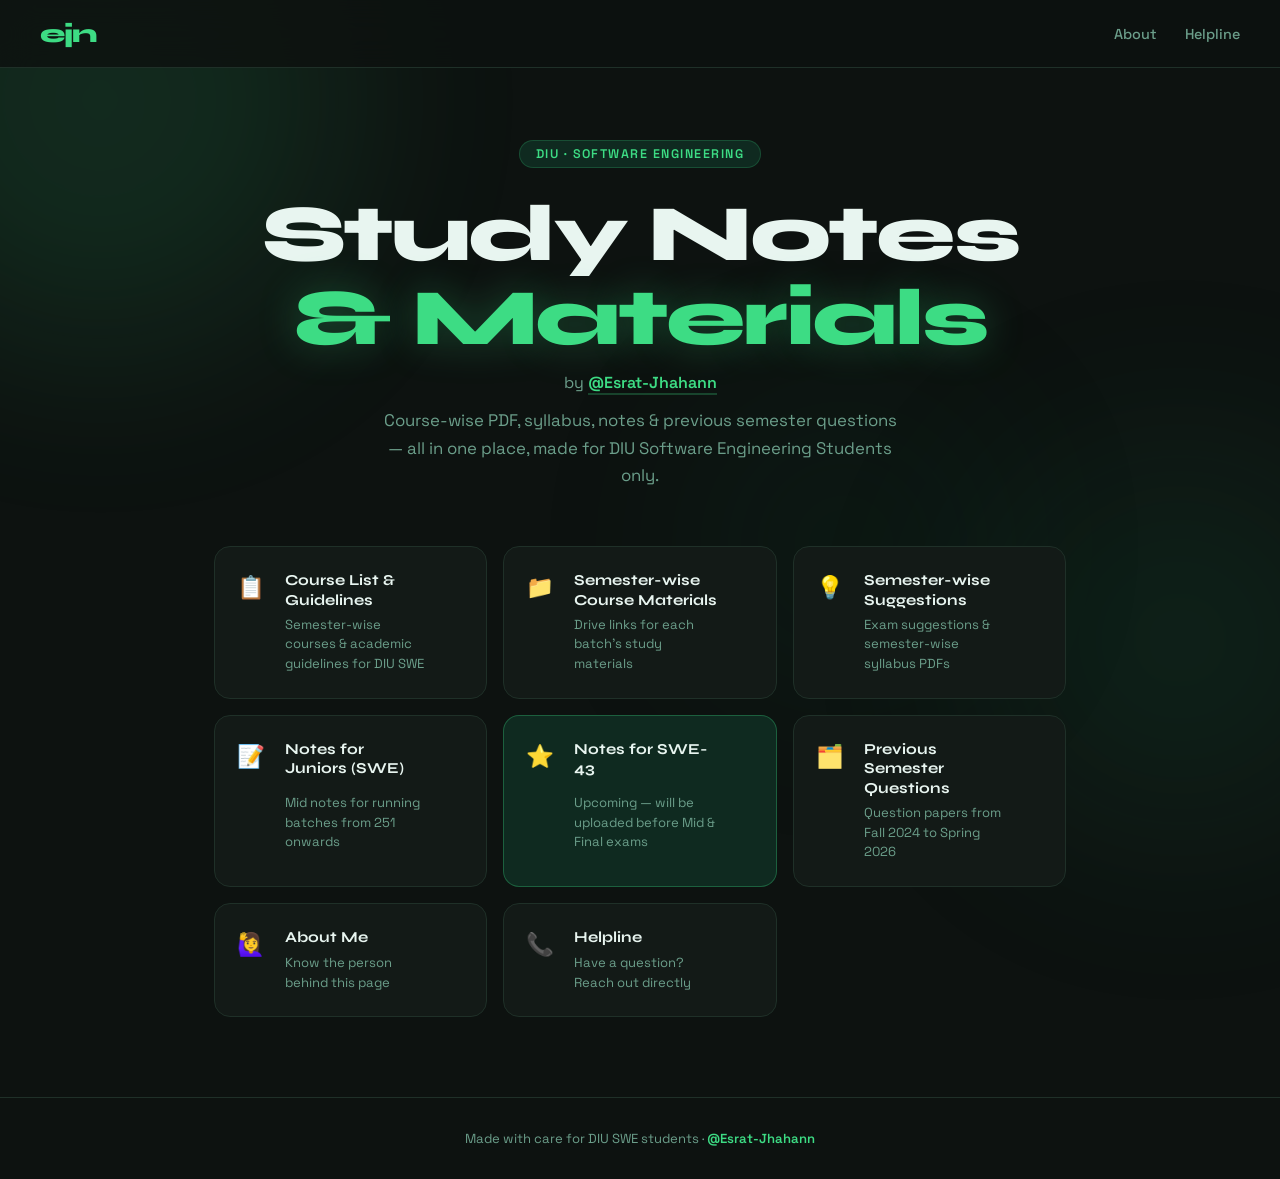
==== index.html @ e7eee7cf "Add all files" ====
<!DOCTYPE html>
<html lang="en">
<head>
  <meta charset="UTF-8" />
  <meta name="viewport" content="width=device-width, initial-scale=1.0" />
  <title>EJN — Study Notes & Materials</title>
  <link rel="stylesheet" href="style.css" />
  <link href="https://fonts.googleapis.com/css2?family=Space+Grotesk:wght@300;400;500;600;700&family=Syne:wght@400;600;700;800&display=swap" rel="stylesheet" />
</head>
<body>

  <!-- Ambient background blobs -->
  <div class="bg-blob blob-1"></div>
  <div class="bg-blob blob-2"></div>
  <div class="bg-blob blob-3"></div>

  <!-- Header -->
  <header class="site-header">
    <div class="logo">ejn</div>
    <nav class="site-nav">
      <a href="pages/about.html">About</a>
      <a href="pages/help.html">Helpline</a>
    </nav>
  </header>

  <!-- Hero -->
  <main class="hero">
    <div class="hero-tag">DIU · Software Engineering</div>
    <h1 class="hero-title">Study Notes<br /><span class="accent">&amp; Materials</span></h1>
    <p class="hero-by">by <a href="https://www.facebook.com/profile.php?id=61583359276476" target="_blank" class="author-link">@Esrat-Jhahann</a></p>
    <p class="hero-desc">Course-wise PDF, syllabus, notes &amp; previous semester questions — all in one place, made for DIU Software Engineering Students only.</p>

    <!-- Navigation grid -->
    <div class="nav-grid">

      <a href="pages/courselist.html" class="nav-card">
        <span class="nav-card-icon">📋</span>
        <span class="nav-card-title">Course List &amp; Guidelines</span>
        <span class="nav-card-desc">Semester-wise courses &amp; academic guidelines for DIU SWE</span>
        <span class="nav-card-arrow">→</span>
      </a>

      <a href="pages/materials.html" class="nav-card">
        <span class="nav-card-icon">📁</span>
        <span class="nav-card-title">Semester-wise Course Materials</span>
        <span class="nav-card-desc">Drive links for each batch's study materials</span>
        <span class="nav-card-arrow">→</span>
      </a>

      <a href="pages/suggestions.html" class="nav-card">
        <span class="nav-card-icon">💡</span>
        <span class="nav-card-title">Semester-wise Suggestions</span>
        <span class="nav-card-desc">Exam suggestions &amp; semester-wise syllabus PDFs</span>
        <span class="nav-card-arrow">→</span>
      </a>

      <a href="pages/notes-juniors.html" class="nav-card">
        <span class="nav-card-icon">📝</span>
        <span class="nav-card-title">Notes for Juniors (SWE)</span>
        <span class="nav-card-desc">Mid notes for running batches from 251 onwards</span>
        <span class="nav-card-arrow">→</span>
      </a>

      <a href="pages/notes-swe43.html" class="nav-card highlight-card">
        <span class="nav-card-icon">⭐</span>
        <span class="nav-card-title">Notes for SWE-43</span>
        <span class="nav-card-desc">Upcoming — will be uploaded before Mid &amp; Final exams</span>
        <span class="nav-card-arrow">→</span>
      </a>

      <a href="pages/prev-questions.html" class="nav-card">
        <span class="nav-card-icon">🗂️</span>
        <span class="nav-card-title">Previous Semester Questions</span>
        <span class="nav-card-desc">Question papers from Fall 2024 to Spring 2026</span>
        <span class="nav-card-arrow">→</span>
      </a>

      <a href="pages/about.html" class="nav-card">
        <span class="nav-card-icon">🙋‍♀️</span>
        <span class="nav-card-title">About Me</span>
        <span class="nav-card-desc">Know the person behind this page</span>
        <span class="nav-card-arrow">→</span>
      </a>

      <a href="pages/help.html" class="nav-card">
        <span class="nav-card-icon">📞</span>
        <span class="nav-card-title">Helpline</span>
        <span class="nav-card-desc">Have a question? Reach out directly</span>
        <span class="nav-card-arrow">→</span>
      </a>

    </div>
  </main>

  <footer class="site-footer">
    <p>Made with care for DIU SWE students · <a href="https://www.facebook.com/profile.php?id=61583359276476" target="_blank">@Esrat-Jhahann</a></p>
  </footer>

</body>
</html>
---- style.css ----
/* =========================================
   EJN — Global Stylesheet
   Color palette (Dark Green Theme):
   --bg:        #0D1210  (deep dark)
   --surface:   #131A17  (dark green-tinted surface)
   --surface2:  #1A2420  (slightly lighter surface)
   --border:    #1F2E29  (subtle green border)
   --accent:    #3DDC84  (bright mint green)
   --accent2:   #1B8A5A  (forest green)
   --text-main: #E8F5F0  (soft white)
   --text-muted:#6B9E8A  (muted green-grey)
   --highlight: #0F2A20  (dark green tint)
   --highlight2:#112218  (deeper green tint)
   ========================================= */

*, *::before, *::after { box-sizing: border-box; margin: 0; padding: 0; }

:root {
  --bg: #0D1210;
  --surface: #131A17;
  --surface2: #1A2420;
  --border: #1F3028;
  --accent: #3DDC84;
  --accent2: #1B8A5A;
  --text-main: #E8F5F0;
  --text-muted: #6B9E8A;
  --highlight: #0F2A20;
  --highlight2: #112218;
  --radius: 16px;
  --radius-sm: 10px;
  --transition: 0.25s cubic-bezier(0.4,0,0.2,1);
  --font-display: 'Syne', sans-serif;
  --font-body: 'Space Grotesk', sans-serif;
}

html { scroll-behavior: smooth; }

body {
  font-family: var(--font-body);
  background: var(--bg);
  color: var(--text-main);
  min-height: 100vh;
  overflow-x: hidden;
  position: relative;
}

/* ---- Ambient blobs ---- */
.bg-blob {
  position: fixed;
  border-radius: 50%;
  filter: blur(100px);
  opacity: 0.12;
  pointer-events: none;
  z-index: 0;
}
.blob-1 {
  width: 500px; height: 500px;
  background: #3DDC84;
  top: -150px; left: -150px;
}
.blob-2 {
  width: 400px; height: 400px;
  background: #1B8A5A;
  bottom: 60px; right: -100px;
}
.blob-3 {
  width: 280px; height: 280px;
  background: #0A5C3A;
  top: 45%; left: 55%;
}

/* ---- Header ---- */
.site-header {
  position: fixed;
  top: 0; left: 0; right: 0;
  z-index: 100;
  display: flex;
  align-items: center;
  justify-content: space-between;
  padding: 18px 40px;
  background: rgba(13,18,16,0.85);
  backdrop-filter: blur(16px);
  border-bottom: 1px solid var(--border);
}

.logo {
  font-family: var(--font-display);
  font-size: 1.6rem;
  font-weight: 800;
  color: var(--accent);
  letter-spacing: -0.04em;
}

.site-nav {
  display: flex;
  gap: 28px;
}
.site-nav a {
  font-size: 0.9rem;
  font-weight: 500;
  color: var(--text-muted);
  text-decoration: none;
  transition: color var(--transition);
}
.site-nav a:hover { color: var(--accent); }

/* ---- Back nav ---- */
.back-nav {
  position: fixed;
  top: 0; left: 0; right: 0;
  z-index: 100;
  display: flex;
  align-items: center;
  justify-content: space-between;
  padding: 18px 40px;
  background: rgba(13,18,16,0.85);
  backdrop-filter: blur(16px);
  border-bottom: 1px solid var(--border);
}
.back-btn {
  font-family: var(--font-body);
  font-size: 0.9rem;
  font-weight: 500;
  color: var(--text-muted);
  text-decoration: none;
  display: flex;
  align-items: center;
  gap: 6px;
  transition: color var(--transition);
}
.back-btn:hover { color: var(--accent); }
.back-logo {
  font-family: var(--font-display);
  font-size: 1.4rem;
  font-weight: 800;
  color: var(--accent);
  letter-spacing: -0.04em;
}

/* ---- Hero ---- */
.hero {
  position: relative;
  z-index: 1;
  max-width: 900px;
  margin: 0 auto;
  padding: 140px 24px 80px;
  text-align: center;
}

.hero-tag {
  display: inline-block;
  font-size: 0.78rem;
  font-weight: 600;
  letter-spacing: 0.12em;
  text-transform: uppercase;
  color: var(--accent);
  background: var(--highlight);
  border: 1px solid rgba(61,220,132,0.2);
  border-radius: 100px;
  padding: 5px 16px;
  margin-bottom: 24px;
}

.hero-title {
  font-family: var(--font-display);
  font-size: clamp(2.8rem, 7vw, 5rem);
  font-weight: 800;
  line-height: 1.05;
  letter-spacing: -0.03em;
  color: var(--text-main);
  margin-bottom: 12px;
}

.hero-title .accent {
  color: var(--accent);
  text-shadow: 0 0 40px rgba(61,220,132,0.3);
}

.hero-by {
  font-size: 1rem;
  color: var(--text-muted);
  margin-bottom: 14px;
}

.author-link {
  color: var(--accent);
  font-weight: 600;
  text-decoration: none;
  border-bottom: 2px solid rgba(61,220,132,0.25);
  transition: border-color var(--transition), color var(--transition);
}
.author-link:hover {
  border-color: var(--accent);
  color: #5EEEA0;
}

.hero-desc {
  font-size: 1.05rem;
  color: var(--text-muted);
  max-width: 520px;
  margin: 0 auto 56px;
  line-height: 1.65;
}

/* ---- Navigation Grid ---- */
.nav-grid {
  display: grid;
  grid-template-columns: repeat(auto-fit, minmax(260px, 1fr));
  gap: 16px;
  text-align: left;
}

.nav-card {
  background: var(--surface);
  border: 1.5px solid var(--border);
  border-radius: var(--radius);
  padding: 24px 22px;
  text-decoration: none;
  color: var(--text-main);
  display: grid;
  grid-template-columns: 36px 1fr 24px;
  grid-template-rows: auto auto;
  column-gap: 12px;
  align-items: start;
  transition: border-color var(--transition), box-shadow var(--transition), transform var(--transition), background var(--transition);
  position: relative;
  overflow: hidden;
}

.nav-card::before {
  content: '';
  position: absolute;
  top: 0; left: 0;
  width: 3px;
  height: 100%;
  background: var(--accent);
  transform: scaleY(0);
  transform-origin: bottom;
  transition: transform var(--transition);
  border-radius: 0 2px 2px 0;
}

.nav-card:hover {
  border-color: var(--accent);
  box-shadow: 0 8px 32px rgba(61,220,132,0.1), 0 0 0 1px rgba(61,220,132,0.05);
  transform: translateY(-3px);
  background: var(--surface2);
}
.nav-card:hover::before { transform: scaleY(1); }

.highlight-card {
  background: var(--highlight);
  border-color: rgba(61,220,132,0.3);
}

.nav-card-icon {
  font-size: 1.4rem;
  grid-row: 1 / 3;
  grid-column: 1;
  display: flex;
  align-items: flex-start;
  padding-top: 2px;
}

.nav-card-title {
  font-family: var(--font-display);
  font-size: 0.95rem;
  font-weight: 700;
  color: var(--text-main);
  grid-column: 2;
  grid-row: 1;
  line-height: 1.3;
}

.nav-card-desc {
  font-size: 0.82rem;
  color: var(--text-muted);
  grid-column: 2;
  grid-row: 2;
  margin-top: 4px;
  line-height: 1.5;
}

.nav-card-arrow {
  grid-column: 3;
  grid-row: 1;
  font-size: 1rem;
  color: var(--accent);
  opacity: 0;
  transition: opacity var(--transition), transform var(--transition);
  transform: translateX(-4px);
}
.nav-card:hover .nav-card-arrow {
  opacity: 1;
  transform: translateX(0);
}

/* ---- Site footer ---- */
.site-footer {
  position: relative;
  z-index: 1;
  text-align: center;
  padding: 32px 24px;
  font-size: 0.82rem;
  color: var(--text-muted);
  border-top: 1px solid var(--border);
}
.site-footer a {
  color: var(--accent);
  text-decoration: none;
  font-weight: 600;
}

/* ==============================
   SUBPAGE LAYOUT
   ============================== */
.subpage {
  position: relative;
  z-index: 1;
  max-width: 820px;
  margin: 0 auto;
  padding: 120px 24px 80px;
}

.subpage-header {
  margin-bottom: 40px;
}

.subpage-tag {
  display: inline-block;
  font-size: 0.75rem;
  font-weight: 600;
  letter-spacing: 0.12em;
  text-transform: uppercase;
  color: var(--accent);
  background: var(--highlight);
  border: 1px solid rgba(61,220,132,0.2);
  border-radius: 100px;
  padding: 4px 14px;
  margin-bottom: 16px;
}

.subpage-title {
  font-family: var(--font-display);
  font-size: clamp(1.8rem, 4vw, 2.8rem);
  font-weight: 800;
  letter-spacing: -0.03em;
  color: var(--text-main);
  line-height: 1.1;
  margin-bottom: 12px;
}

.subpage-desc {
  font-size: 1rem;
  color: var(--text-muted);
  line-height: 1.65;
  max-width: 600px;
}

/* ---- Accordion ---- */
.accordion {
  display: flex;
  flex-direction: column;
  gap: 10px;
}

.accordion-item {
  background: var(--surface);
  border: 1.5px solid var(--border);
  border-radius: var(--radius-sm);
  overflow: hidden;
  transition: border-color var(--transition);
}

.accordion-item.open {
  border-color: var(--accent);
}

.accordion-trigger {
  width: 100%;
  background: none;
  border: none;
  cursor: pointer;
  padding: 18px 20px;
  display: flex;
  align-items: center;
  justify-content: space-between;
  gap: 12px;
  text-align: left;
  font-family: var(--font-display);
  font-size: 1rem;
  font-weight: 700;
  color: var(--text-main);
  transition: color var(--transition);
}
.accordion-item.open .accordion-trigger { color: var(--accent); }

.accordion-chevron {
  font-size: 0.8rem;
  transition: transform var(--transition);
  color: var(--text-muted);
  flex-shrink: 0;
}
.accordion-item.open .accordion-chevron { transform: rotate(180deg); }

.accordion-body {
  max-height: 0;
  overflow: hidden;
  padding: 0 20px;
  font-size: 0.9rem;
  color: var(--text-muted);
  line-height: 1.7;
  border-top: 0px solid var(--border);
  transition: max-height 0.35s cubic-bezier(0.4,0,0.2,1), padding 0.3s ease, border-top-width 0.1s ease;
}
.accordion-item.open .accordion-body {
  max-height: 600px;
  padding: 16px 20px 20px;
  border-top: 1px solid var(--border);
}

.accordion-body ul {
  list-style: none;
  margin-top: 12px;
  display: flex;
  flex-direction: column;
  gap: 6px;
}
.accordion-body ul li::before {
  content: '·';
  color: var(--accent);
  font-weight: 700;
  margin-right: 8px;
}
.accordion-body h3 {
  font-size: 0.88rem;
  font-weight: 700;
  color: var(--text-main);
  margin: 14px 0 6px;
}
.accordion-body h3:first-child { margin-top: 12px; }
.accordion-body p { margin-top: 8px; }

/* ---- Drive cards ---- */
.drive-list {
  display: flex;
  flex-direction: column;
  gap: 12px;
}

.drive-card {
  background: var(--surface);
  border: 1.5px solid var(--border);
  border-radius: var(--radius-sm);
  padding: 18px 20px;
  display: flex;
  align-items: center;
  justify-content: space-between;
  gap: 16px;
  transition: border-color var(--transition), box-shadow var(--transition), transform var(--transition), background var(--transition);
}
.drive-card:hover {
  border-color: var(--accent);
  box-shadow: 0 6px 24px rgba(61,220,132,0.1);
  transform: translateY(-2px);
  background: var(--surface2);
}

.drive-card-left { display: flex; align-items: center; gap: 14px; flex: 1; }
.drive-num {
  font-family: var(--font-display);
  font-size: 1.1rem;
  font-weight: 800;
  color: var(--accent);
  min-width: 28px;
}
.drive-label {
  font-weight: 600;
  font-size: 0.95rem;
  color: var(--text-main);
}
.drive-sub {
  font-size: 0.8rem;
  color: var(--text-muted);
  margin-top: 2px;
}

.drive-btn {
  display: inline-flex;
  align-items: center;
  gap: 6px;
  padding: 8px 18px;
  border-radius: 100px;
  background: var(--highlight);
  color: var(--accent);
  font-size: 0.82rem;
  font-weight: 600;
  text-decoration: none;
  border: 1.5px solid rgba(61,220,132,0.25);
  transition: background var(--transition), color var(--transition), border-color var(--transition);
  white-space: nowrap;
  flex-shrink: 0;
}
.drive-btn:hover {
  background: var(--accent);
  color: #0D1210;
  border-color: var(--accent);
}

.drive-btn-coming {
  background: var(--surface2);
  color: var(--text-muted);
  border-color: var(--border);
  cursor: default;
}
.drive-btn-coming:hover {
  background: var(--surface2);
  color: var(--text-muted);
  border-color: var(--border);
}

/* ---- Section block ---- */
.section-block {
  background: var(--surface);
  border: 1.5px solid var(--border);
  border-radius: var(--radius);
  padding: 28px 26px;
  margin-bottom: 20px;
}
.section-block-title {
  font-family: var(--font-display);
  font-size: 1rem;
  font-weight: 700;
  color: var(--text-main);
  margin-bottom: 16px;
  display: flex;
  align-items: center;
  gap: 8px;
}

/* ---- Info box ---- */
.info-box {
  background: var(--highlight);
  border: 1.5px solid rgba(61,220,132,0.15);
  border-radius: var(--radius-sm);
  padding: 16px 20px;
  font-size: 0.9rem;
  color: var(--text-muted);
  line-height: 1.65;
  margin-bottom: 28px;
}

/* ---- About page ---- */
.about-card {
  background: var(--surface);
  border: 1.5px solid var(--border);
  border-radius: var(--radius);
  padding: 36px 32px;
  margin-bottom: 20px;
}
.about-greeting {
  font-size: 1.5rem;
  font-family: var(--font-display);
  font-weight: 700;
  color: var(--text-main);
  margin-bottom: 16px;
}
.about-body {
  font-size: 0.95rem;
  color: var(--text-muted);
  line-height: 1.75;
}
.about-body p { margin-bottom: 12px; }

.social-links {
  display: flex;
  flex-wrap: wrap;
  gap: 10px;
  margin-top: 24px;
}
.social-link {
  display: inline-flex;
  align-items: center;
  gap: 7px;
  padding: 8px 18px;
  border-radius: 100px;
  border: 1.5px solid var(--border);
  font-size: 0.85rem;
  font-weight: 600;
  text-decoration: none;
  color: var(--text-muted);
  background: var(--surface2);
  transition: all var(--transition);
}
.social-link:hover {
  border-color: var(--accent);
  color: var(--accent);
  background: var(--highlight);
}

/* ---- Helpline ---- */
.help-card {
  background: var(--surface);
  border: 1.5px solid var(--border);
  border-radius: var(--radius);
  padding: 32px;
  margin-bottom: 16px;
  display: flex;
  align-items: center;
  gap: 20px;
  transition: border-color var(--transition), background var(--transition);
}
.help-card:hover {
  border-color: var(--accent);
  background: var(--surface2);
}
.help-icon {
  font-size: 2rem;
  flex-shrink: 0;
}
.help-label {
  font-size: 0.78rem;
  font-weight: 600;
  letter-spacing: 0.1em;
  text-transform: uppercase;
  color: var(--text-muted);
  margin-bottom: 4px;
}
.help-value {
  font-family: var(--font-display);
  font-size: 1.1rem;
  font-weight: 700;
  color: var(--text-main);
}
.help-value a {
  color: var(--accent);
  text-decoration: none;
}
.help-value a:hover { text-decoration: underline; }

/* ---- Animations ---- */
@keyframes fadeIn {
  from { opacity: 0; transform: translateY(8px); }
  to { opacity: 1; transform: translateY(0); }
}

/* ---- Divider ---- */
.divider {
  height: 1px;
  background: var(--border);
  margin: 28px 0;
}

/* ---- Responsive ---- */
@media (max-width: 640px) {
  .site-header, .back-nav { padding: 14px 18px; }
  .hero { padding: 110px 16px 60px; }
  .subpage { padding: 100px 16px 60px; }
  .nav-grid { grid-template-columns: 1fr; }
  .drive-card { flex-direction: column; align-items: flex-start; }
  .help-card { flex-direction: column; align-items: flex-start; }
  .about-card { padding: 24px 18px; }
}
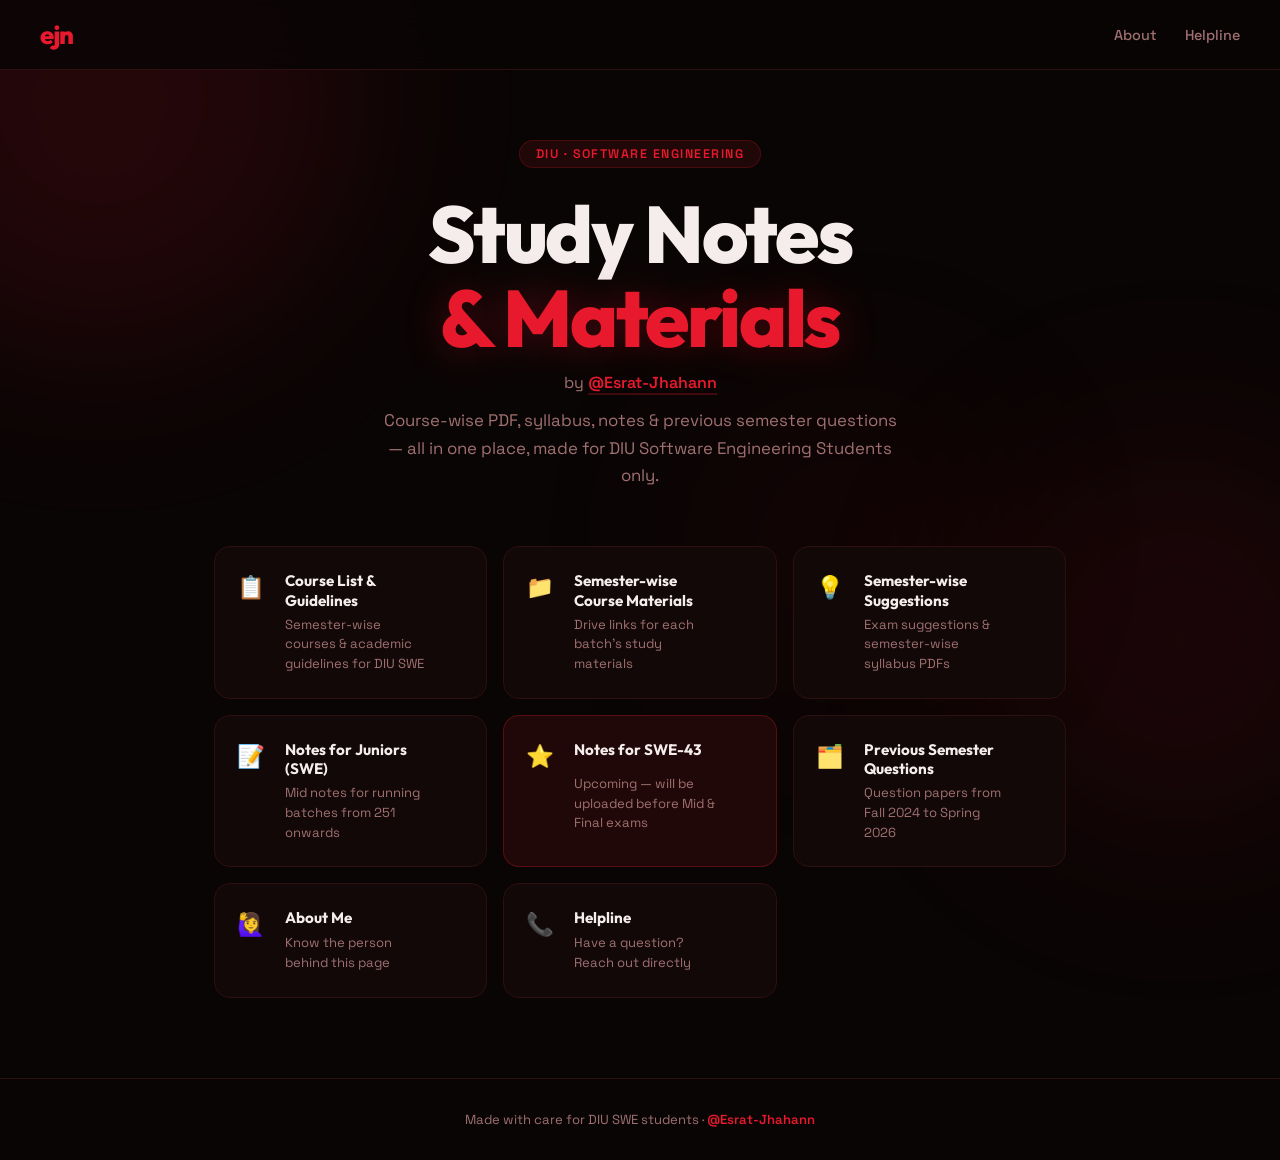
==== commit b04cf71b: "edit 2 files" ====
--- a/index.html
+++ b/index.html
@@ -5,7 +5,7 @@
   <meta name="viewport" content="width=device-width, initial-scale=1.0" />
   <title>EJN — Study Notes & Materials</title>
   <link rel="stylesheet" href="style.css" />
-  <link href="https://fonts.googleapis.com/css2?family=Space+Grotesk:wght@300;400;500;600;700&family=Syne:wght@400;600;700;800&display=swap" rel="stylesheet" />
+  <link href="https://fonts.googleapis.com/css2?family=Space+Grotesk:wght@300;400;500;600;700&family=Outfit:wght@400;600;700;800&display=swap" rel="stylesheet" />
 </head>
 <body>
 
--- a/style.css
+++ b/style.css
@@ -1,35 +1,35 @@
 /* =========================================
    EJN — Global Stylesheet
-   Color palette (Dark Green Theme):
-   --bg:        #0D1210  (deep dark)
-   --surface:   #131A17  (dark green-tinted surface)
-   --surface2:  #1A2420  (slightly lighter surface)
-   --border:    #1F2E29  (subtle green border)
-   --accent:    #3DDC84  (bright mint green)
-   --accent2:   #1B8A5A  (forest green)
-   --text-main: #E8F5F0  (soft white)
-   --text-muted:#6B9E8A  (muted green-grey)
-   --highlight: #0F2A20  (dark green tint)
-   --highlight2:#112218  (deeper green tint)
+   Color palette (Cherry Red + Black Theme):
+   --bg:        #0A0505  (deep dark black)
+   --surface:   #120808  (dark red-tinted surface)
+   --surface2:  #1A0D0D  (slightly lighter surface)
+   --border:    #2E1010  (subtle red border)
+   --accent:    #E8192C  (cherry red)
+   --accent2:   #A01020  (deep crimson)
+   --text-main: #F5ECEC  (soft white)
+   --text-muted:#A07070  (muted red-grey)
+   --highlight: #200808  (dark red tint)
+   --highlight2:#180606  (deeper red tint)
    ========================================= */
 
 *, *::before, *::after { box-sizing: border-box; margin: 0; padding: 0; }
 
 :root {
-  --bg: #0D1210;
-  --surface: #131A17;
-  --surface2: #1A2420;
-  --border: #1F3028;
-  --accent: #3DDC84;
-  --accent2: #1B8A5A;
-  --text-main: #E8F5F0;
-  --text-muted: #6B9E8A;
-  --highlight: #0F2A20;
-  --highlight2: #112218;
+  --bg: #0A0505;
+  --surface: #120808;
+  --surface2: #1A0D0D;
+  --border: #2E1010;
+  --accent: #E8192C;
+  --accent2: #A01020;
+  --text-main: #F5ECEC;
+  --text-muted: #A07070;
+  --highlight: #200808;
+  --highlight2: #180606;
   --radius: 16px;
   --radius-sm: 10px;
   --transition: 0.25s cubic-bezier(0.4,0,0.2,1);
-  --font-display: 'Syne', sans-serif;
+  --font-display: 'Outfit', sans-serif;
   --font-body: 'Space Grotesk', sans-serif;
 }
 
@@ -55,17 +55,17 @@
 }
 .blob-1 {
   width: 500px; height: 500px;
-  background: #3DDC84;
+  background: #E8192C;
   top: -150px; left: -150px;
 }
 .blob-2 {
   width: 400px; height: 400px;
-  background: #1B8A5A;
+  background: #A01020;
   bottom: 60px; right: -100px;
 }
 .blob-3 {
   width: 280px; height: 280px;
-  background: #0A5C3A;
+  background: #6B0010;
   top: 45%; left: 55%;
 }
 
@@ -78,7 +78,7 @@
   align-items: center;
   justify-content: space-between;
   padding: 18px 40px;
-  background: rgba(13,18,16,0.85);
+  background: rgba(10,5,5,0.85);
   backdrop-filter: blur(16px);
   border-bottom: 1px solid var(--border);
 }
@@ -113,7 +113,7 @@
   align-items: center;
   justify-content: space-between;
   padding: 18px 40px;
-  background: rgba(13,18,16,0.85);
+  background: rgba(10,5,5,0.85);
   backdrop-filter: blur(16px);
   border-bottom: 1px solid var(--border);
 }
@@ -155,7 +155,7 @@
   text-transform: uppercase;
   color: var(--accent);
   background: var(--highlight);
-  border: 1px solid rgba(61,220,132,0.2);
+  border: 1px solid rgba(232,25,44,0.2);
   border-radius: 100px;
   padding: 5px 16px;
   margin-bottom: 24px;
@@ -173,7 +173,7 @@
 
 .hero-title .accent {
   color: var(--accent);
-  text-shadow: 0 0 40px rgba(61,220,132,0.3);
+  text-shadow: 0 0 40px rgba(232,25,44,0.3);
 }
 
 .hero-by {
@@ -186,12 +186,12 @@
   color: var(--accent);
   font-weight: 600;
   text-decoration: none;
-  border-bottom: 2px solid rgba(61,220,132,0.25);
+  border-bottom: 2px solid rgba(232,25,44,0.25);
   transition: border-color var(--transition), color var(--transition);
 }
 .author-link:hover {
   border-color: var(--accent);
-  color: #5EEEA0;
+  color: #FF4455;
 }
 
 .hero-desc {
@@ -242,7 +242,7 @@
 
 .nav-card:hover {
   border-color: var(--accent);
-  box-shadow: 0 8px 32px rgba(61,220,132,0.1), 0 0 0 1px rgba(61,220,132,0.05);
+  box-shadow: 0 8px 32px rgba(232,25,44,0.1), 0 0 0 1px rgba(232,25,44,0.05);
   transform: translateY(-3px);
   background: var(--surface2);
 }
@@ -250,7 +250,7 @@
 
 .highlight-card {
   background: var(--highlight);
-  border-color: rgba(61,220,132,0.3);
+  border-color: rgba(232,25,44,0.3);
 }
 
 .nav-card-icon {
@@ -334,7 +334,7 @@
   text-transform: uppercase;
   color: var(--accent);
   background: var(--highlight);
-  border: 1px solid rgba(61,220,132,0.2);
+  border: 1px solid rgba(232,25,44,0.2);
   border-radius: 100px;
   padding: 4px 14px;
   margin-bottom: 16px;
@@ -461,7 +461,7 @@
 }
 .drive-card:hover {
   border-color: var(--accent);
-  box-shadow: 0 6px 24px rgba(61,220,132,0.1);
+  box-shadow: 0 6px 24px rgba(232,25,44,0.1);
   transform: translateY(-2px);
   background: var(--surface2);
 }
@@ -496,14 +496,14 @@
   font-size: 0.82rem;
   font-weight: 600;
   text-decoration: none;
-  border: 1.5px solid rgba(61,220,132,0.25);
+  border: 1.5px solid rgba(232,25,44,0.25);
   transition: background var(--transition), color var(--transition), border-color var(--transition);
   white-space: nowrap;
   flex-shrink: 0;
 }
 .drive-btn:hover {
   background: var(--accent);
-  color: #0D1210;
+  color: #0A0505;
   border-color: var(--accent);
 }
 
@@ -541,7 +541,7 @@
 /* ---- Info box ---- */
 .info-box {
   background: var(--highlight);
-  border: 1.5px solid rgba(61,220,132,0.15);
+  border: 1.5px solid rgba(232,25,44,0.15);
   border-radius: var(--radius-sm);
   padding: 16px 20px;
   font-size: 0.9rem;
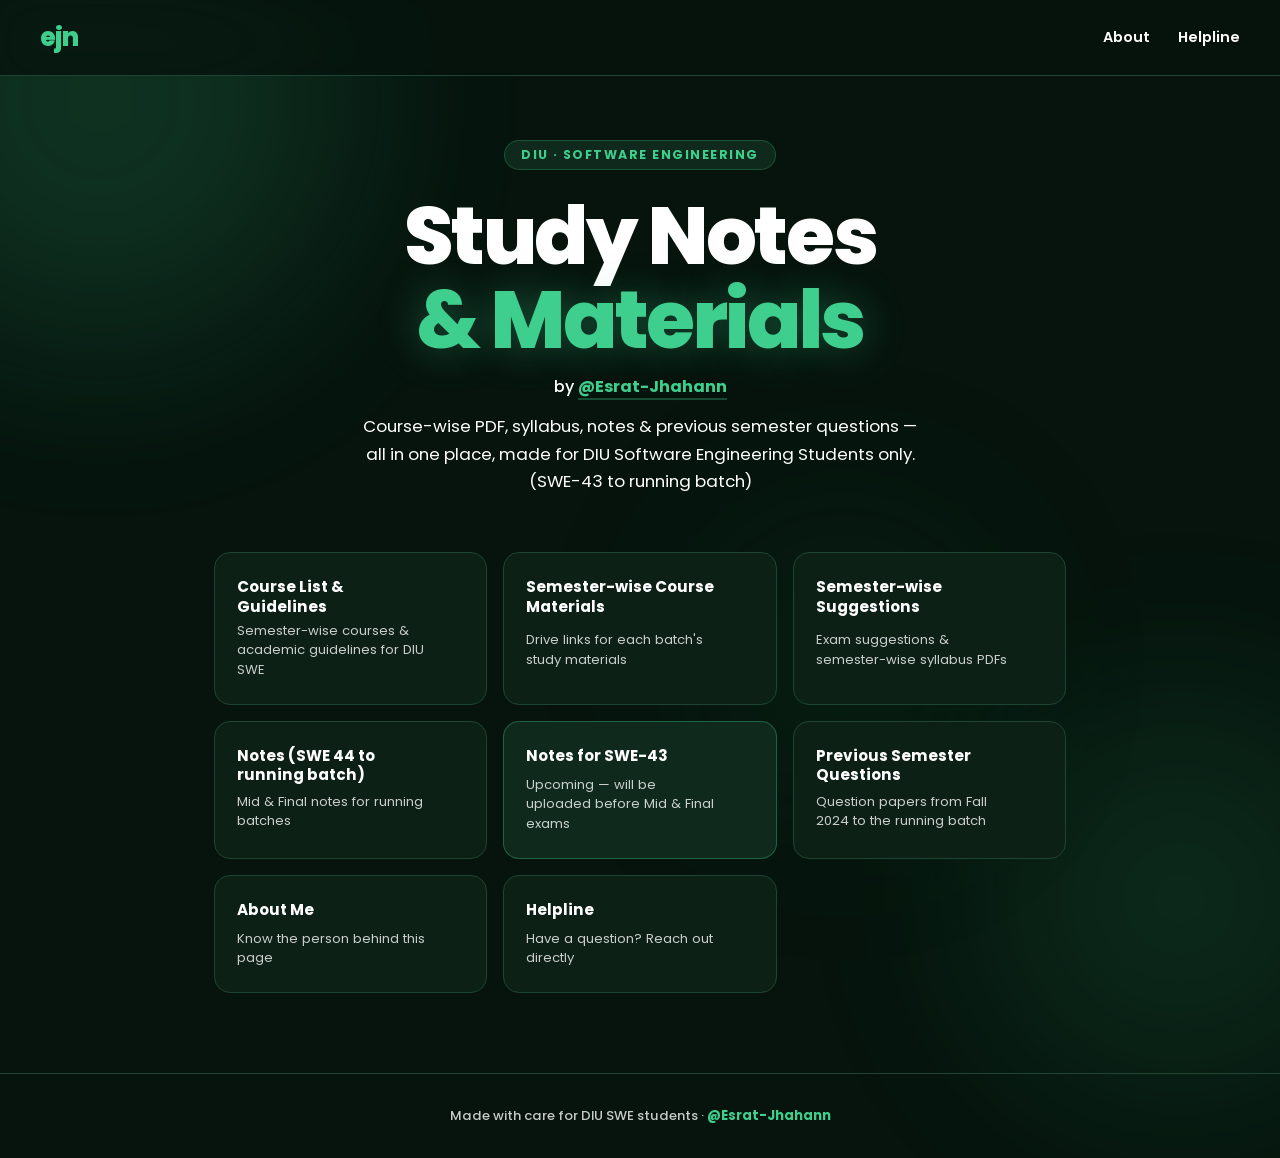
==== commit 073a05d2: "modification" ====
--- a/index.html
+++ b/index.html
@@ -5,7 +5,7 @@
   <meta name="viewport" content="width=device-width, initial-scale=1.0" />
   <title>EJN — Study Notes & Materials</title>
   <link rel="stylesheet" href="style.css" />
-  <link href="https://fonts.googleapis.com/css2?family=Space+Grotesk:wght@300;400;500;600;700&family=Outfit:wght@400;600;700;800&display=swap" rel="stylesheet" />
+  <link href="https://fonts.googleapis.com/css2?family=Poppins:wght@400;500;600;700;800&display=swap" rel="stylesheet" />
 </head>
 <body>
 
@@ -28,62 +28,54 @@
     <div class="hero-tag">DIU · Software Engineering</div>
     <h1 class="hero-title">Study Notes<br /><span class="accent">&amp; Materials</span></h1>
     <p class="hero-by">by <a href="https://www.facebook.com/profile.php?id=61583359276476" target="_blank" class="author-link">@Esrat-Jhahann</a></p>
-    <p class="hero-desc">Course-wise PDF, syllabus, notes &amp; previous semester questions — all in one place, made for DIU Software Engineering Students only.</p>
+    <p class="hero-desc">Course-wise PDF, syllabus, notes &amp; previous semester questions — all in one place, made for DIU Software Engineering Students only. (SWE-43 to running batch)</p>
 
     <!-- Navigation grid -->
     <div class="nav-grid">
 
       <a href="pages/courselist.html" class="nav-card">
-        <span class="nav-card-icon">📋</span>
         <span class="nav-card-title">Course List &amp; Guidelines</span>
         <span class="nav-card-desc">Semester-wise courses &amp; academic guidelines for DIU SWE</span>
         <span class="nav-card-arrow">→</span>
       </a>
 
       <a href="pages/materials.html" class="nav-card">
-        <span class="nav-card-icon">📁</span>
         <span class="nav-card-title">Semester-wise Course Materials</span>
         <span class="nav-card-desc">Drive links for each batch's study materials</span>
         <span class="nav-card-arrow">→</span>
       </a>
 
       <a href="pages/suggestions.html" class="nav-card">
-        <span class="nav-card-icon">💡</span>
         <span class="nav-card-title">Semester-wise Suggestions</span>
         <span class="nav-card-desc">Exam suggestions &amp; semester-wise syllabus PDFs</span>
         <span class="nav-card-arrow">→</span>
       </a>
 
       <a href="pages/notes-juniors.html" class="nav-card">
-        <span class="nav-card-icon">📝</span>
-        <span class="nav-card-title">Notes for Juniors (SWE)</span>
-        <span class="nav-card-desc">Mid notes for running batches from 251 onwards</span>
+        <span class="nav-card-title">Notes (SWE 44 to running batch)</span>
+        <span class="nav-card-desc">Mid &amp; Final notes for running batches</span>
         <span class="nav-card-arrow">→</span>
       </a>
 
       <a href="pages/notes-swe43.html" class="nav-card highlight-card">
-        <span class="nav-card-icon">⭐</span>
         <span class="nav-card-title">Notes for SWE-43</span>
         <span class="nav-card-desc">Upcoming — will be uploaded before Mid &amp; Final exams</span>
         <span class="nav-card-arrow">→</span>
       </a>
 
       <a href="pages/prev-questions.html" class="nav-card">
-        <span class="nav-card-icon">🗂️</span>
         <span class="nav-card-title">Previous Semester Questions</span>
-        <span class="nav-card-desc">Question papers from Fall 2024 to Spring 2026</span>
+        <span class="nav-card-desc">Question papers from Fall 2024 to the running batch</span>
         <span class="nav-card-arrow">→</span>
       </a>
 
       <a href="pages/about.html" class="nav-card">
-        <span class="nav-card-icon">🙋‍♀️</span>
         <span class="nav-card-title">About Me</span>
         <span class="nav-card-desc">Know the person behind this page</span>
         <span class="nav-card-arrow">→</span>
       </a>
 
       <a href="pages/help.html" class="nav-card">
-        <span class="nav-card-icon">📞</span>
         <span class="nav-card-title">Helpline</span>
         <span class="nav-card-desc">Have a question? Reach out directly</span>
         <span class="nav-card-arrow">→</span>
@@ -96,5 +88,6 @@
     <p>Made with care for DIU SWE students · <a href="https://www.facebook.com/profile.php?id=61583359276476" target="_blank">@Esrat-Jhahann</a></p>
   </footer>
 
+  <script src="script.js"></script>
 </body>
 </html>
--- a/style.css
+++ b/style.css
@@ -1,42 +1,43 @@
 /* =========================================
    EJN — Global Stylesheet
-   Color palette (Cherry Red + Black Theme):
-   --bg:        #0A0505  (deep dark black)
-   --surface:   #120808  (dark red-tinted surface)
-   --surface2:  #1A0D0D  (slightly lighter surface)
-   --border:    #2E1010  (subtle red border)
-   --accent:    #E8192C  (cherry red)
-   --accent2:   #A01020  (deep crimson)
-   --text-main: #F5ECEC  (soft white)
-   --text-muted:#A07070  (muted red-grey)
-   --highlight: #200808  (dark red tint)
-   --highlight2:#180606  (deeper red tint)
+   Color palette (Dark Green Theme):
+   --bg:        #06140D  (deep dark green-black)
+   --surface:   #0C2016  (dark green surface)
+   --surface2:  #12301F  (slightly lighter surface)
+   --border:    #1E4531  (subtle green border)
+   --accent:    #3ECF8E  (bright emerald green)
+   --accent2:   #2E9E68  (deep green)
+   --text-main: #FFFFFF  (white)
+   --text-muted:#E4F1EA  (soft white, faint green tint)
+   --highlight: #0F2A1C  (dark green tint)
+   --highlight2:#0A2015  (deeper green tint)
    ========================================= */
 
 *, *::before, *::after { box-sizing: border-box; margin: 0; padding: 0; }
 
 :root {
-  --bg: #0A0505;
-  --surface: #120808;
-  --surface2: #1A0D0D;
-  --border: #2E1010;
-  --accent: #E8192C;
-  --accent2: #A01020;
-  --text-main: #F5ECEC;
-  --text-muted: #A07070;
-  --highlight: #200808;
-  --highlight2: #180606;
+  --bg: #06140D;
+  --surface: #0C2016;
+  --surface2: #12301F;
+  --border: #1E4531;
+  --accent: #3ECF8E;
+  --accent2: #2E9E68;
+  --text-main: #FFFFFF;
+  --text-muted: rgba(255,255,255,0.78);
+  --highlight: #0F2A1C;
+  --highlight2: #0A2015;
   --radius: 16px;
   --radius-sm: 10px;
   --transition: 0.25s cubic-bezier(0.4,0,0.2,1);
-  --font-display: 'Outfit', sans-serif;
-  --font-body: 'Space Grotesk', sans-serif;
+  --font-display: 'Poppins', sans-serif;
+  --font-body: 'Poppins', sans-serif;
 }
 
 html { scroll-behavior: smooth; }
 
 body {
   font-family: var(--font-body);
+  font-weight: 500;
   background: var(--bg);
   color: var(--text-main);
   min-height: 100vh;
@@ -49,23 +50,23 @@
   position: fixed;
   border-radius: 50%;
   filter: blur(100px);
-  opacity: 0.12;
+  opacity: 0.16;
   pointer-events: none;
   z-index: 0;
 }
 .blob-1 {
   width: 500px; height: 500px;
-  background: #E8192C;
+  background: #3ECF8E;
   top: -150px; left: -150px;
 }
 .blob-2 {
   width: 400px; height: 400px;
-  background: #A01020;
+  background: #2E9E68;
   bottom: 60px; right: -100px;
 }
 .blob-3 {
   width: 280px; height: 280px;
-  background: #6B0010;
+  background: #145C36;
   top: 45%; left: 55%;
 }
 
@@ -78,7 +79,7 @@
   align-items: center;
   justify-content: space-between;
   padding: 18px 40px;
-  background: rgba(10,5,5,0.85);
+  background: rgba(6,20,13,0.88);
   backdrop-filter: blur(16px);
   border-bottom: 1px solid var(--border);
 }
@@ -97,8 +98,8 @@
 }
 .site-nav a {
   font-size: 0.9rem;
-  font-weight: 500;
-  color: var(--text-muted);
+  font-weight: 600;
+  color: var(--text-main);
   text-decoration: none;
   transition: color var(--transition);
 }
@@ -113,15 +114,15 @@
   align-items: center;
   justify-content: space-between;
   padding: 18px 40px;
-  background: rgba(10,5,5,0.85);
+  background: rgba(6,20,13,0.88);
   backdrop-filter: blur(16px);
   border-bottom: 1px solid var(--border);
 }
 .back-btn {
   font-family: var(--font-body);
   font-size: 0.9rem;
-  font-weight: 500;
-  color: var(--text-muted);
+  font-weight: 600;
+  color: var(--text-main);
   text-decoration: none;
   display: flex;
   align-items: center;
@@ -150,12 +151,12 @@
 .hero-tag {
   display: inline-block;
   font-size: 0.78rem;
-  font-weight: 600;
+  font-weight: 700;
   letter-spacing: 0.12em;
   text-transform: uppercase;
   color: var(--accent);
   background: var(--highlight);
-  border: 1px solid rgba(232,25,44,0.2);
+  border: 1px solid rgba(62,207,142,0.25);
   border-radius: 100px;
   padding: 5px 16px;
   margin-bottom: 24px;
@@ -173,33 +174,35 @@
 
 .hero-title .accent {
   color: var(--accent);
-  text-shadow: 0 0 40px rgba(232,25,44,0.3);
+  text-shadow: 0 0 40px rgba(62,207,142,0.35);
 }
 
 .hero-by {
   font-size: 1rem;
-  color: var(--text-muted);
+  color: var(--text-main);
   margin-bottom: 14px;
+  font-weight: 500;
 }
 
 .author-link {
   color: var(--accent);
-  font-weight: 600;
+  font-weight: 700;
   text-decoration: none;
-  border-bottom: 2px solid rgba(232,25,44,0.25);
+  border-bottom: 2px solid rgba(62,207,142,0.3);
   transition: border-color var(--transition), color var(--transition);
 }
 .author-link:hover {
   border-color: var(--accent);
-  color: #FF4455;
+  color: #7CF0B4;
 }
 
 .hero-desc {
   font-size: 1.05rem;
-  color: var(--text-muted);
-  max-width: 520px;
+  color: var(--text-main);
+  max-width: 560px;
   margin: 0 auto 56px;
   line-height: 1.65;
+  font-weight: 400;
 }
 
 /* ---- Navigation Grid ---- */
@@ -218,7 +221,7 @@
   text-decoration: none;
   color: var(--text-main);
   display: grid;
-  grid-template-columns: 36px 1fr 24px;
+  grid-template-columns: 1fr 24px;
   grid-template-rows: auto auto;
   column-gap: 12px;
   align-items: start;
@@ -242,7 +245,7 @@
 
 .nav-card:hover {
   border-color: var(--accent);
-  box-shadow: 0 8px 32px rgba(232,25,44,0.1), 0 0 0 1px rgba(232,25,44,0.05);
+  box-shadow: 0 8px 32px rgba(62,207,142,0.14), 0 0 0 1px rgba(62,207,142,0.06);
   transform: translateY(-3px);
   background: var(--surface2);
 }
@@ -250,24 +253,15 @@
 
 .highlight-card {
   background: var(--highlight);
-  border-color: rgba(232,25,44,0.3);
-}
-
-.nav-card-icon {
-  font-size: 1.4rem;
-  grid-row: 1 / 3;
+  border-color: rgba(62,207,142,0.35);
+}
+
+.nav-card-title {
+  font-family: var(--font-display);
+  font-size: 0.95rem;
+  font-weight: 700;
+  color: var(--text-main);
   grid-column: 1;
-  display: flex;
-  align-items: flex-start;
-  padding-top: 2px;
-}
-
-.nav-card-title {
-  font-family: var(--font-display);
-  font-size: 0.95rem;
-  font-weight: 700;
-  color: var(--text-main);
-  grid-column: 2;
   grid-row: 1;
   line-height: 1.3;
 }
@@ -275,14 +269,15 @@
 .nav-card-desc {
   font-size: 0.82rem;
   color: var(--text-muted);
-  grid-column: 2;
+  grid-column: 1;
   grid-row: 2;
   margin-top: 4px;
   line-height: 1.5;
+  font-weight: 400;
 }
 
 .nav-card-arrow {
-  grid-column: 3;
+  grid-column: 2;
   grid-row: 1;
   font-size: 1rem;
   color: var(--accent);
@@ -304,11 +299,12 @@
   font-size: 0.82rem;
   color: var(--text-muted);
   border-top: 1px solid var(--border);
+  font-weight: 500;
 }
 .site-footer a {
   color: var(--accent);
   text-decoration: none;
-  font-weight: 600;
+  font-weight: 700;
 }
 
 /* ==============================
@@ -329,12 +325,12 @@
 .subpage-tag {
   display: inline-block;
   font-size: 0.75rem;
-  font-weight: 600;
+  font-weight: 700;
   letter-spacing: 0.12em;
   text-transform: uppercase;
   color: var(--accent);
   background: var(--highlight);
-  border: 1px solid rgba(232,25,44,0.2);
+  border: 1px solid rgba(62,207,142,0.25);
   border-radius: 100px;
   padding: 4px 14px;
   margin-bottom: 16px;
@@ -352,9 +348,10 @@
 
 .subpage-desc {
   font-size: 1rem;
-  color: var(--text-muted);
+  color: var(--text-main);
   line-height: 1.65;
   max-width: 600px;
+  font-weight: 400;
 }
 
 /* ---- Accordion ---- */
@@ -414,7 +411,7 @@
   transition: max-height 0.35s cubic-bezier(0.4,0,0.2,1), padding 0.3s ease, border-top-width 0.1s ease;
 }
 .accordion-item.open .accordion-body {
-  max-height: 600px;
+  max-height: 700px;
   padding: 16px 20px 20px;
   border-top: 1px solid var(--border);
 }
@@ -461,7 +458,7 @@
 }
 .drive-card:hover {
   border-color: var(--accent);
-  box-shadow: 0 6px 24px rgba(232,25,44,0.1);
+  box-shadow: 0 6px 24px rgba(62,207,142,0.14);
   transform: translateY(-2px);
   background: var(--surface2);
 }
@@ -475,7 +472,7 @@
   min-width: 28px;
 }
 .drive-label {
-  font-weight: 600;
+  font-weight: 700;
   font-size: 0.95rem;
   color: var(--text-main);
 }
@@ -483,6 +480,7 @@
   font-size: 0.8rem;
   color: var(--text-muted);
   margin-top: 2px;
+  font-weight: 400;
 }
 
 .drive-btn {
@@ -494,16 +492,16 @@
   background: var(--highlight);
   color: var(--accent);
   font-size: 0.82rem;
-  font-weight: 600;
+  font-weight: 700;
   text-decoration: none;
-  border: 1.5px solid rgba(232,25,44,0.25);
+  border: 1.5px solid rgba(62,207,142,0.3);
   transition: background var(--transition), color var(--transition), border-color var(--transition);
   white-space: nowrap;
   flex-shrink: 0;
 }
 .drive-btn:hover {
   background: var(--accent);
-  color: #0A0505;
+  color: #06140D;
   border-color: var(--accent);
 }
 
@@ -541,13 +539,14 @@
 /* ---- Info box ---- */
 .info-box {
   background: var(--highlight);
-  border: 1.5px solid rgba(232,25,44,0.15);
+  border: 1.5px solid rgba(62,207,142,0.2);
   border-radius: var(--radius-sm);
   padding: 16px 20px;
   font-size: 0.9rem;
-  color: var(--text-muted);
+  color: var(--text-main);
   line-height: 1.65;
   margin-bottom: 28px;
+  font-weight: 400;
 }
 
 /* ---- About page ---- */
@@ -567,8 +566,9 @@
 }
 .about-body {
   font-size: 0.95rem;
-  color: var(--text-muted);
+  color: var(--text-main);
   line-height: 1.75;
+  font-weight: 400;
 }
 .about-body p { margin-bottom: 12px; }
 
@@ -586,9 +586,9 @@
   border-radius: 100px;
   border: 1.5px solid var(--border);
   font-size: 0.85rem;
-  font-weight: 600;
+  font-weight: 700;
   text-decoration: none;
-  color: var(--text-muted);
+  color: var(--text-main);
   background: var(--surface2);
   transition: all var(--transition);
 }
@@ -614,13 +614,9 @@
   border-color: var(--accent);
   background: var(--surface2);
 }
-.help-icon {
-  font-size: 2rem;
-  flex-shrink: 0;
-}
 .help-label {
   font-size: 0.78rem;
-  font-weight: 600;
+  font-weight: 700;
   letter-spacing: 0.1em;
   text-transform: uppercase;
   color: var(--text-muted);
@@ -638,10 +634,85 @@
 }
 .help-value a:hover { text-decoration: underline; }
 
+/* ---- Cloud badges (Previous Questions page) ---- */
+.cloud-groups {
+  display: flex;
+  flex-direction: column;
+  gap: 26px;
+}
+.cloud-row-label {
+  font-family: var(--font-display);
+  font-size: 0.82rem;
+  font-weight: 700;
+  letter-spacing: 0.1em;
+  text-transform: uppercase;
+  color: var(--accent);
+  margin-bottom: 12px;
+}
+.cloud-row {
+  display: flex;
+  flex-wrap: wrap;
+  gap: 18px;
+}
+.cloud-shape {
+  position: relative;
+  width: 130px;
+  height: 88px;
+  display: flex;
+  align-items: center;
+  justify-content: center;
+  background: var(--surface2);
+  border: 1.5px solid var(--border);
+  border-radius: 50px;
+  transition: border-color var(--transition), transform var(--transition), background var(--transition);
+}
+.cloud-shape::before,
+.cloud-shape::after {
+  content: '';
+  position: absolute;
+  background: inherit;
+  border: 1.5px solid var(--border);
+  border-radius: 50%;
+  transition: border-color var(--transition);
+}
+.cloud-shape::before {
+  width: 52px; height: 52px;
+  top: -22px; left: 18px;
+}
+.cloud-shape::after {
+  width: 40px; height: 40px;
+  top: -16px; right: 20px;
+}
+.cloud-shape:hover {
+  border-color: var(--accent);
+  transform: translateY(-3px);
+  background: var(--highlight);
+}
+.cloud-shape:hover::before,
+.cloud-shape:hover::after {
+  border-color: var(--accent);
+}
+.cloud-label {
+  position: relative;
+  z-index: 2;
+  font-family: var(--font-display);
+  font-weight: 700;
+  font-size: 0.88rem;
+  color: var(--text-main);
+  text-transform: capitalize;
+}
+
 /* ---- Animations ---- */
 @keyframes fadeIn {
   from { opacity: 0; transform: translateY(8px); }
   to { opacity: 1; transform: translateY(0); }
+}
+@keyframes fadeOutPage {
+  from { opacity: 1; transform: translateY(0); }
+  to { opacity: 0; transform: translateY(-10px); }
+}
+body.page-exit {
+  animation: fadeOutPage 0.35s cubic-bezier(0.4,0,0.2,1) forwards;
 }
 
 /* ---- Divider ---- */
@@ -660,4 +731,5 @@
   .drive-card { flex-direction: column; align-items: flex-start; }
   .help-card { flex-direction: column; align-items: flex-start; }
   .about-card { padding: 24px 18px; }
+  .cloud-shape { width: 110px; height: 78px; }
 }
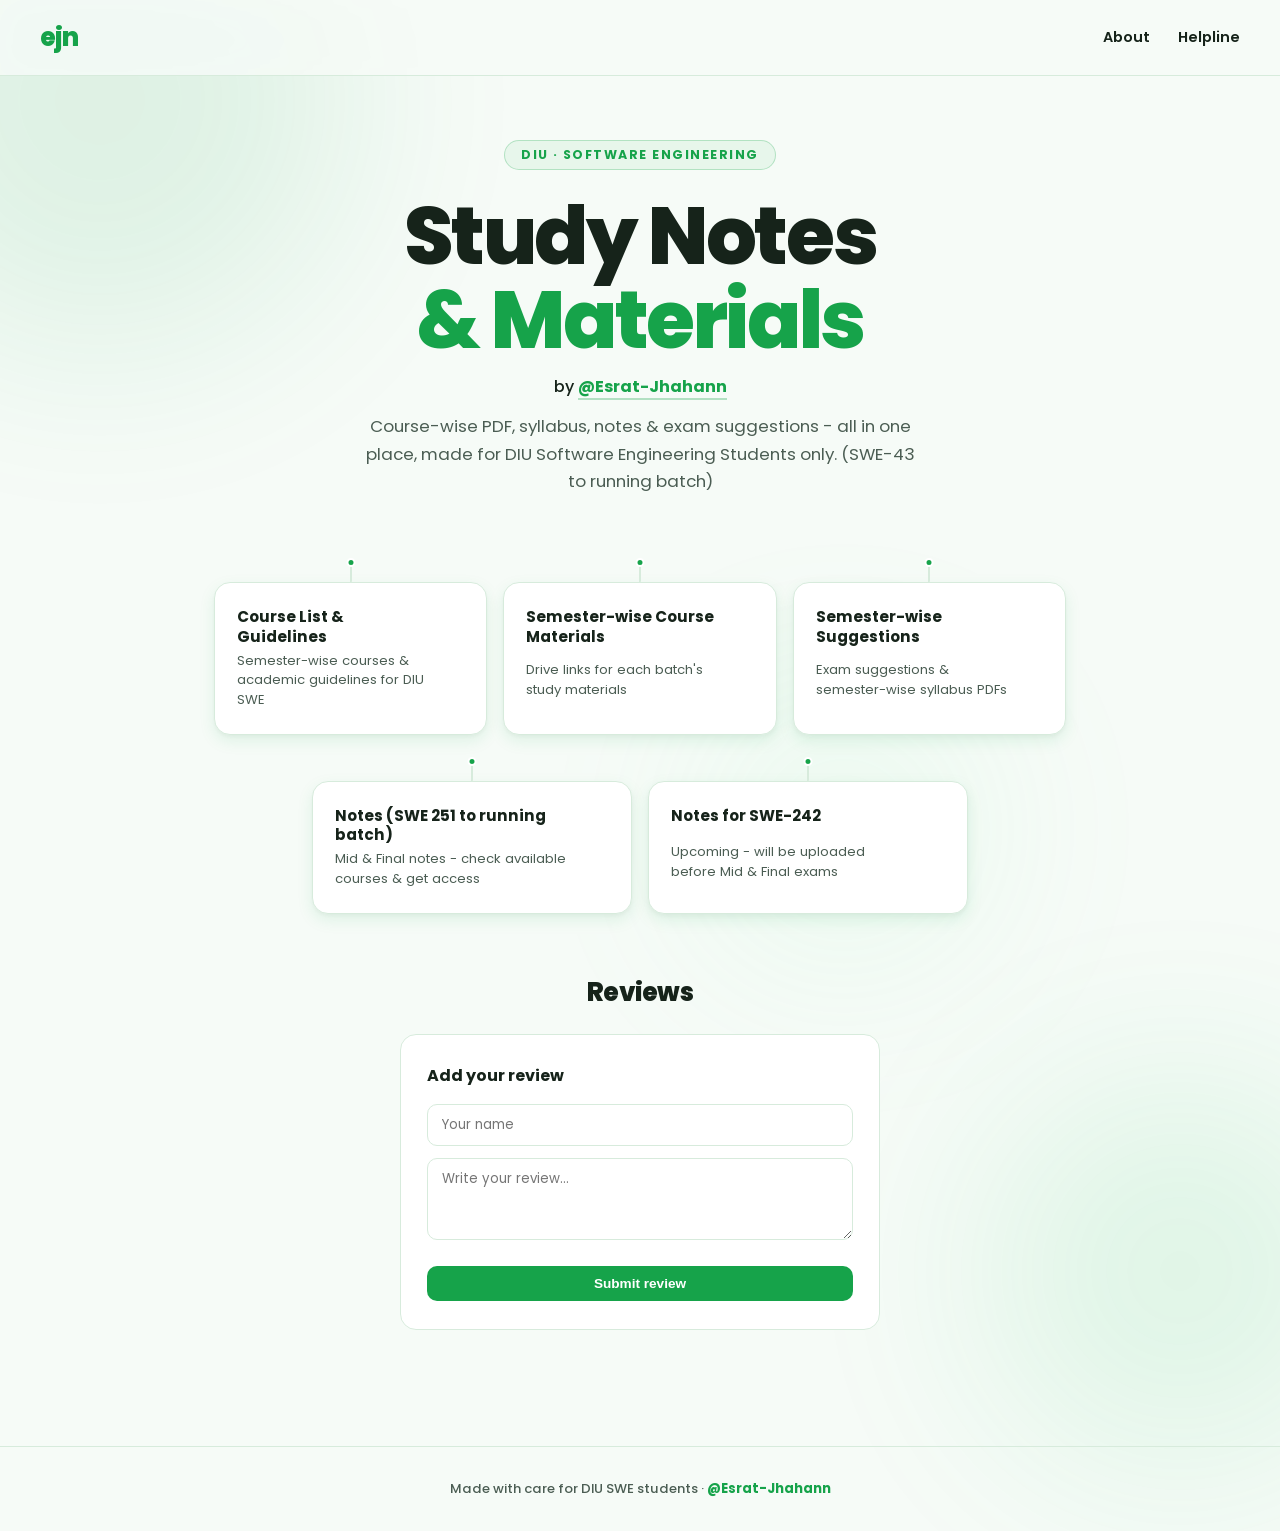
==== commit 57b9108c: "Initial commit for Netlify" ====
--- a/index.html
+++ b/index.html
@@ -1,12 +1,15 @@
 <!DOCTYPE html>
 <html lang="en">
+
 <head>
   <meta charset="UTF-8" />
   <meta name="viewport" content="width=device-width, initial-scale=1.0" />
   <title>EJN — Study Notes & Materials</title>
   <link rel="stylesheet" href="style.css" />
-  <link href="https://fonts.googleapis.com/css2?family=Poppins:wght@400;500;600;700;800&display=swap" rel="stylesheet" />
+  <link href="https://fonts.googleapis.com/css2?family=Poppins:wght@400;500;600;700;800&display=swap"
+    rel="stylesheet" />
 </head>
+
 <body>
 
   <!-- Ambient background blobs -->
@@ -27,67 +30,152 @@
   <main class="hero">
     <div class="hero-tag">DIU · Software Engineering</div>
     <h1 class="hero-title">Study Notes<br /><span class="accent">&amp; Materials</span></h1>
-    <p class="hero-by">by <a href="https://www.facebook.com/profile.php?id=61583359276476" target="_blank" class="author-link">@Esrat-Jhahann</a></p>
-    <p class="hero-desc">Course-wise PDF, syllabus, notes &amp; previous semester questions — all in one place, made for DIU Software Engineering Students only. (SWE-43 to running batch)</p>
+    <p class="hero-by">by <a href="https://www.facebook.com/profile.php?id=61583359276476" target="_blank"
+        class="author-link">@Esrat-Jhahann</a></p>
+    <p class="hero-desc">Course-wise PDF, syllabus, notes &amp; exam suggestions - all in one place, made for DIU
+      Software Engineering Students only. (SWE-43 to running batch)</p>
 
-    <!-- Navigation grid -->
+    <!-- Navigation grid — top row (3 sticky-note modules) -->
     <div class="nav-grid">
 
-      <a href="pages/courselist.html" class="nav-card">
+      <a href="pages/courselist.html" class="nav-card note-card">
         <span class="nav-card-title">Course List &amp; Guidelines</span>
         <span class="nav-card-desc">Semester-wise courses &amp; academic guidelines for DIU SWE</span>
         <span class="nav-card-arrow">→</span>
       </a>
 
-      <a href="pages/materials.html" class="nav-card">
+      <a href="pages/materials.html" class="nav-card note-card">
         <span class="nav-card-title">Semester-wise Course Materials</span>
         <span class="nav-card-desc">Drive links for each batch's study materials</span>
         <span class="nav-card-arrow">→</span>
       </a>
 
-      <a href="pages/suggestions.html" class="nav-card">
+      <a href="pages/suggestions.html" class="nav-card note-card">
         <span class="nav-card-title">Semester-wise Suggestions</span>
         <span class="nav-card-desc">Exam suggestions &amp; semester-wise syllabus PDFs</span>
         <span class="nav-card-arrow">→</span>
       </a>
 
-      <a href="pages/notes-juniors.html" class="nav-card">
-        <span class="nav-card-title">Notes (SWE 44 to running batch)</span>
-        <span class="nav-card-desc">Mid &amp; Final notes for running batches</span>
+    </div>
+
+    <!-- Navigation grid — bottom row (2 sticky-note modules, centered) -->
+    <div class="nav-grid nav-grid-bottom">
+
+      <a href="pages/notes-juniors.html" class="nav-card note-card">
+        <span class="nav-card-title">Notes (SWE 251 to running batch)</span>
+        <span class="nav-card-desc">Mid &amp; Final notes - check available courses &amp; get access</span>
         <span class="nav-card-arrow">→</span>
       </a>
 
-      <a href="pages/notes-swe43.html" class="nav-card highlight-card">
-        <span class="nav-card-title">Notes for SWE-43</span>
-        <span class="nav-card-desc">Upcoming — will be uploaded before Mid &amp; Final exams</span>
-        <span class="nav-card-arrow">→</span>
-      </a>
-
-      <a href="pages/prev-questions.html" class="nav-card">
-        <span class="nav-card-title">Previous Semester Questions</span>
-        <span class="nav-card-desc">Question papers from Fall 2024 to the running batch</span>
-        <span class="nav-card-arrow">→</span>
-      </a>
-
-      <a href="pages/about.html" class="nav-card">
-        <span class="nav-card-title">About Me</span>
-        <span class="nav-card-desc">Know the person behind this page</span>
-        <span class="nav-card-arrow">→</span>
-      </a>
-
-      <a href="pages/help.html" class="nav-card">
-        <span class="nav-card-title">Helpline</span>
-        <span class="nav-card-desc">Have a question? Reach out directly</span>
+      <a href="pages/notes-swe43.html" class="nav-card note-card">
+        <span class="nav-card-title">Notes for SWE-242</span>
+        <span class="nav-card-desc">Upcoming - will be uploaded before Mid &amp; Final exams</span>
         <span class="nav-card-arrow">→</span>
       </a>
 
     </div>
+
+    <!-- ============================================================
+         REVIEW SECTION
+         Lets any visitor submit a review, and shows every submitted
+         review publicly below the form. No backend — uses a Google
+         Form + Google Sheet as free storage.
+         ============================================================ -->
+    <section style="margin-top:64px; text-align:left;">
+      <h2 class="subpage-title" style="font-size:1.6rem; text-align:center; margin-bottom:8px;">Reviews</h2>
+      <p class="hero-desc" style="margin-bottom:28px; text-align:center;"></p>
+
+      <!-- Review submission form -->
+      <div class="section-block" style="max-width:480px; margin:0 auto 36px;">
+        <div class="section-block-title">Add your review</div>
+
+        <form id="reviewForm"
+          action="https://docs.google.com/forms/d/e/1FAIpQLSfvwfhpdLjni76LgLdjhGUMofRehMmN7x8dxLN1FR12oQ-Hjg/formResponse"
+          method="POST" target="hidden_iframe" style="display:flex; flex-direction:column; gap:12px;">
+
+          <input type="text" name="entry.1143450833" placeholder="Your name" required
+            style="padding:10px 14px; border-radius:var(--radius-sm); border:1.5px solid var(--border); background:var(--surface); color:var(--text-main); font-family:var(--font-body);" />
+
+          <textarea name="entry.160202514" placeholder="Write your review..." required rows="3"
+            style="padding:10px 14px; border-radius:var(--radius-sm); border:1.5px solid var(--border); background:var(--surface); color:var(--text-main); font-family:var(--font-body); resize:vertical;"></textarea>
+
+          <button type="submit" class="buy-all-btn" style="border:none; cursor:pointer;">Submit review</button>
+        </form>
+
+        <p id="reviewThanks"
+          style="display:none; margin-top:12px; font-size:0.85rem; color:var(--accent); font-weight:700;">Thanks! Your
+          review has been submitted.</p>
+      </div>
+
+      <!-- Public reviews load here automatically -->
+      <div class="review-grid" id="reviewList"></div>
+    </section>
+
   </main>
 
   <footer class="site-footer">
-    <p>Made with care for DIU SWE students · <a href="https://www.facebook.com/profile.php?id=61583359276476" target="_blank">@Esrat-Jhahann</a></p>
+    <p>Made with care for DIU SWE students · <a href="https://www.facebook.com/profile.php?id=61583359276476"
+        target="_blank">@Esrat-Jhahann</a></p>
   </footer>
 
+  <!-- hidden iframe so the review form doesn't navigate away from the page -->
+  <iframe name="hidden_iframe" id="hidden_iframe" style="display:none;"></iframe>
+
   <script src="script.js"></script>
+
+  <script>
+    // Show "thanks" message after submitting a review
+    document.getElementById('reviewForm').addEventListener('submit', function () {
+      document.getElementById('reviewThanks').style.display = 'block';
+      setTimeout(function () {
+        document.getElementById('reviewForm').reset();
+      }, 600);
+    });
+
+    // Load all public reviews from the published Google Sheet CSV
+    // CSV LINK: replace CSV_LINK below with your published sheet link once you have it
+    // (Settings → File → Share → Publish to web → CSV → copy that link)
+    var CSV_LINK = 'CSV_LINK';
+
+    if (CSV_LINK.indexOf('http') === 0) {
+      fetch(CSV_LINK)
+        .then(function (res) {
+          // Safety check: only proceed if the response actually looks like CSV.
+          // Prevents garbage cards if CSV_LINK ever points to the wrong file
+          // (e.g. style.css or a Google Fonts link) by mistake.
+          var contentType = res.headers.get('content-type') || '';
+          if (contentType.indexOf('csv') === -1 && contentType.indexOf('text/plain') === -1) {
+            throw new Error('CSV_LINK is not returning CSV content — check the link.');
+          }
+          return res.text();
+        })
+        .then(function (csv) {
+          var rows = csv.trim().split('\n').slice(1); // skip header row
+          var list = document.getElementById('reviewList');
+          if (rows.length === 0 || (rows.length === 1 && rows[0] === '')) return;
+
+          rows.reverse().forEach(function (row) {
+            var cols = row.split(',');
+            // Column order: Timestamp, Name, Review — adjust indexes if your sheet differs
+            var name = cols[1] ? cols[1].replace(/"/g, '').trim() : 'Anonymous';
+            var text = cols[2] ? cols[2].replace(/"/g, '').trim() : '';
+            if (!name || !text) return; // skip rows that don't look like real name+review pairs
+
+            var card = document.createElement('div');
+            card.className = 'review-card';
+            card.innerHTML =
+              '<p class="review-quote">"' + text + '"</p>' +
+              '<div class="review-person">' +
+              '<div class="review-avatar">' + name.charAt(0).toUpperCase() + '</div>' +
+              '<div><div class="review-name">' + name + '</div></div>' +
+              '</div>';
+            list.appendChild(card);
+          });
+        })
+        .catch(function (err) { console.warn('Reviews not loaded:', err.message); });
+    }
+  </script>
+
 </body>
+
 </html>
--- a/style.css
+++ b/style.css
@@ -1,31 +1,31 @@
 /* =========================================
    EJN — Global Stylesheet
-   Color palette (Dark Green Theme):
-   --bg:        #06140D  (deep dark green-black)
-   --surface:   #0C2016  (dark green surface)
-   --surface2:  #12301F  (slightly lighter surface)
-   --border:    #1E4531  (subtle green border)
-   --accent:    #3ECF8E  (bright emerald green)
-   --accent2:   #2E9E68  (deep green)
-   --text-main: #FFFFFF  (white)
-   --text-muted:#E4F1EA  (soft white, faint green tint)
-   --highlight: #0F2A1C  (dark green tint)
-   --highlight2:#0A2015  (deeper green tint)
+   Color palette (Light / Green Theme):
+   --bg:        #F6FBF7  (soft off-white, faint green tint)
+   --surface:   #FFFFFF  (white cards)
+   --surface2:  #EFF8F1  (light green-tinted surface, hover state)
+   --border:    #D7EBDC  (soft green border)
+   --accent:    #16A34A  (fresh green)
+   --accent2:   #15803D  (deep green)
+   --text-main: #16231A  (near-black, slight green tint)
+   --text-muted:#4B5D53  (muted gray-green)
+   --highlight: #E7F6EB  (light green tint)
+   --highlight2:#DCF2E2  (deeper light green tint)
    ========================================= */
 
 *, *::before, *::after { box-sizing: border-box; margin: 0; padding: 0; }
 
 :root {
-  --bg: #06140D;
-  --surface: #0C2016;
-  --surface2: #12301F;
-  --border: #1E4531;
-  --accent: #3ECF8E;
-  --accent2: #2E9E68;
-  --text-main: #FFFFFF;
-  --text-muted: rgba(255,255,255,0.78);
-  --highlight: #0F2A1C;
-  --highlight2: #0A2015;
+  --bg: #F6FBF7;
+  --surface: #FFFFFF;
+  --surface2: #EFF8F1;
+  --border: #D7EBDC;
+  --accent: #16A34A;
+  --accent2: #15803D;
+  --text-main: #16231A;
+  --text-muted: #4B5D53;
+  --highlight: #E7F6EB;
+  --highlight2: #DCF2E2;
   --radius: 16px;
   --radius-sm: 10px;
   --transition: 0.25s cubic-bezier(0.4,0,0.2,1);
@@ -50,23 +50,23 @@
   position: fixed;
   border-radius: 50%;
   filter: blur(100px);
-  opacity: 0.16;
+  opacity: 0.10;
   pointer-events: none;
   z-index: 0;
 }
 .blob-1 {
   width: 500px; height: 500px;
-  background: #3ECF8E;
+  background: #16A34A;
   top: -150px; left: -150px;
 }
 .blob-2 {
   width: 400px; height: 400px;
-  background: #2E9E68;
+  background: #22C55E;
   bottom: 60px; right: -100px;
 }
 .blob-3 {
   width: 280px; height: 280px;
-  background: #145C36;
+  background: #86EFAC;
   top: 45%; left: 55%;
 }
 
@@ -79,7 +79,7 @@
   align-items: center;
   justify-content: space-between;
   padding: 18px 40px;
-  background: rgba(6,20,13,0.88);
+  background: rgba(246,251,247,0.88);
   backdrop-filter: blur(16px);
   border-bottom: 1px solid var(--border);
 }
@@ -114,7 +114,7 @@
   align-items: center;
   justify-content: space-between;
   padding: 18px 40px;
-  background: rgba(6,20,13,0.88);
+  background: rgba(246,251,247,0.88);
   backdrop-filter: blur(16px);
   border-bottom: 1px solid var(--border);
 }
@@ -156,7 +156,7 @@
   text-transform: uppercase;
   color: var(--accent);
   background: var(--highlight);
-  border: 1px solid rgba(62,207,142,0.25);
+  border: 1px solid rgba(22,163,74,0.25);
   border-radius: 100px;
   padding: 5px 16px;
   margin-bottom: 24px;
@@ -174,7 +174,6 @@
 
 .hero-title .accent {
   color: var(--accent);
-  text-shadow: 0 0 40px rgba(62,207,142,0.35);
 }
 
 .hero-by {
@@ -188,17 +187,17 @@
   color: var(--accent);
   font-weight: 700;
   text-decoration: none;
-  border-bottom: 2px solid rgba(62,207,142,0.3);
+  border-bottom: 2px solid rgba(22,163,74,0.3);
   transition: border-color var(--transition), color var(--transition);
 }
 .author-link:hover {
   border-color: var(--accent);
-  color: #7CF0B4;
+  color: var(--accent2);
 }
 
 .hero-desc {
   font-size: 1.05rem;
-  color: var(--text-main);
+  color: var(--text-muted);
   max-width: 560px;
   margin: 0 auto 56px;
   line-height: 1.65;
@@ -211,6 +210,12 @@
   grid-template-columns: repeat(auto-fit, minmax(260px, 1fr));
   gap: 16px;
   text-align: left;
+}
+
+.nav-grid-bottom {
+  grid-template-columns: repeat(2, minmax(260px, 320px));
+  justify-content: center;
+  margin-top: 16px;
 }
 
 .nav-card {
@@ -228,6 +233,7 @@
   transition: border-color var(--transition), box-shadow var(--transition), transform var(--transition), background var(--transition);
   position: relative;
   overflow: hidden;
+  box-shadow: 0 2px 8px rgba(22,163,74,0.05);
 }
 
 .nav-card::before {
@@ -245,7 +251,7 @@
 
 .nav-card:hover {
   border-color: var(--accent);
-  box-shadow: 0 8px 32px rgba(62,207,142,0.14), 0 0 0 1px rgba(62,207,142,0.06);
+  box-shadow: 0 8px 32px rgba(22,163,74,0.14), 0 0 0 1px rgba(22,163,74,0.06);
   transform: translateY(-3px);
   background: var(--surface2);
 }
@@ -253,7 +259,7 @@
 
 .highlight-card {
   background: var(--highlight);
-  border-color: rgba(62,207,142,0.35);
+  border-color: rgba(22,163,74,0.35);
 }
 
 .nav-card-title {
@@ -288,6 +294,58 @@
 .nav-card:hover .nav-card-arrow {
   opacity: 1;
   transform: translateX(0);
+}
+
+/* ---- Sticky-note module cards (hanging from a thread) ---- */
+.note-card {
+  position: relative;
+  overflow: visible;
+  margin-top: 30px;
+  background: var(--surface);
+  border-color: var(--border);
+  transform-origin: top center;
+  animation: noteSwing 3.6s ease-in-out infinite;
+  box-shadow: 0 6px 16px rgba(22,163,74,0.10), 0 2px 4px rgba(0,0,0,0.04);
+}
+
+/* thread */
+.note-card::before {
+  content: '';
+  position: absolute;
+  top: -20px;
+  left: 50%;
+  width: 2px;
+  height: 20px;
+  background: var(--border);
+  transform: translateX(-50%);
+  z-index: 2;
+}
+
+/* pin at top of thread */
+.note-card::after {
+  content: '';
+  position: absolute;
+  top: -25px;
+  left: 50%;
+  width: 9px;
+  height: 9px;
+  border-radius: 50%;
+  background: var(--accent);
+  border: 2px solid var(--surface);
+  transform: translateX(-50%);
+  z-index: 3;
+}
+
+@keyframes noteSwing {
+  0%, 100% { transform: rotate(-1.5deg); }
+  50% { transform: rotate(1.5deg); }
+}
+
+.note-card:hover {
+  animation-play-state: paused;
+  transform: rotate(0deg) translateY(-4px);
+  border-color: var(--accent);
+  background: var(--surface2);
 }
 
 /* ---- Site footer ---- */
@@ -330,7 +388,7 @@
   text-transform: uppercase;
   color: var(--accent);
   background: var(--highlight);
-  border: 1px solid rgba(62,207,142,0.25);
+  border: 1px solid rgba(22,163,74,0.25);
   border-radius: 100px;
   padding: 4px 14px;
   margin-bottom: 16px;
@@ -348,7 +406,7 @@
 
 .subpage-desc {
   font-size: 1rem;
-  color: var(--text-main);
+  color: var(--text-muted);
   line-height: 1.65;
   max-width: 600px;
   font-weight: 400;
@@ -411,7 +469,7 @@
   transition: max-height 0.35s cubic-bezier(0.4,0,0.2,1), padding 0.3s ease, border-top-width 0.1s ease;
 }
 .accordion-item.open .accordion-body {
-  max-height: 700px;
+  max-height: 2400px;
   padding: 16px 20px 20px;
   border-top: 1px solid var(--border);
 }
@@ -458,7 +516,7 @@
 }
 .drive-card:hover {
   border-color: var(--accent);
-  box-shadow: 0 6px 24px rgba(62,207,142,0.14);
+  box-shadow: 0 6px 24px rgba(22,163,74,0.14);
   transform: translateY(-2px);
   background: var(--surface2);
 }
@@ -494,14 +552,14 @@
   font-size: 0.82rem;
   font-weight: 700;
   text-decoration: none;
-  border: 1.5px solid rgba(62,207,142,0.3);
+  border: 1.5px solid rgba(22,163,74,0.3);
   transition: background var(--transition), color var(--transition), border-color var(--transition);
   white-space: nowrap;
   flex-shrink: 0;
 }
 .drive-btn:hover {
   background: var(--accent);
-  color: #06140D;
+  color: #FFFFFF;
   border-color: var(--accent);
 }
 
@@ -539,7 +597,7 @@
 /* ---- Info box ---- */
 .info-box {
   background: var(--highlight);
-  border: 1.5px solid rgba(62,207,142,0.2);
+  border: 1.5px solid rgba(22,163,74,0.2);
   border-radius: var(--radius-sm);
   padding: 16px 20px;
   font-size: 0.9rem;
@@ -547,6 +605,182 @@
   line-height: 1.65;
   margin-bottom: 28px;
   font-weight: 400;
+}
+
+/* ==============================
+   NOTES-JUNIORS: Mid/Final choice, semester grid, course purchase
+   ============================== */
+
+/* Big Mid / Final choice cards */
+.term-choice-grid {
+  display: grid;
+  grid-template-columns: 1fr 1fr;
+  gap: 20px;
+  margin-bottom: 8px;
+}
+.term-choice-card {
+  background: var(--surface);
+  border: 2px solid var(--border);
+  border-radius: var(--radius);
+  padding: 32px 24px;
+  text-align: center;
+  cursor: pointer;
+  transition: border-color var(--transition), box-shadow var(--transition), transform var(--transition), background var(--transition);
+}
+.term-choice-card:hover {
+  border-color: var(--accent);
+  box-shadow: 0 8px 28px rgba(22,163,74,0.15);
+  transform: translateY(-3px);
+  background: var(--highlight);
+}
+.term-choice-card.active {
+  border-color: var(--accent);
+  background: var(--highlight);
+}
+.term-choice-icon { font-size: 1.8rem; margin-bottom: 10px; }
+.term-choice-title {
+  font-family: var(--font-display);
+  font-size: 1.15rem;
+  font-weight: 800;
+  color: var(--text-main);
+}
+.term-choice-sub {
+  font-size: 0.82rem;
+  color: var(--text-muted);
+  margin-top: 4px;
+}
+
+/* Semester grid (shown after Mid/Final picked) */
+.semester-panel { display: none; margin-top: 28px; }
+.semester-panel.active { display: block; }
+
+.semester-grid {
+  display: grid;
+  grid-template-columns: repeat(auto-fit, minmax(280px, 1fr));
+  gap: 16px;
+}
+
+.semester-card {
+  background: var(--surface);
+  border: 1.5px solid var(--border);
+  border-radius: var(--radius);
+  padding: 20px 22px;
+}
+.semester-card.coming-soon {
+  opacity: 0.6;
+}
+.semester-card-title {
+  font-family: var(--font-display);
+  font-weight: 700;
+  font-size: 1rem;
+  color: var(--text-main);
+  margin-bottom: 4px;
+}
+.semester-card-tag {
+  display: inline-block;
+  font-size: 0.7rem;
+  font-weight: 700;
+  color: var(--accent);
+  background: var(--highlight);
+  border-radius: 100px;
+  padding: 2px 10px;
+  margin-bottom: 12px;
+}
+.semester-card-tag.soon {
+  color: var(--text-muted);
+  background: var(--surface2);
+}
+
+.course-item {
+  display: flex;
+  align-items: center;
+  justify-content: space-between;
+  gap: 10px;
+  padding: 10px 0;
+  border-bottom: 1px solid var(--border);
+}
+.course-item:last-of-type { border-bottom: none; }
+.course-name {
+  font-size: 0.85rem;
+  color: var(--text-main);
+  font-weight: 500;
+  line-height: 1.4;
+}
+.course-code {
+  font-weight: 700;
+  color: var(--accent2);
+}
+.course-buy-btn {
+  flex-shrink: 0;
+  font-size: 0.72rem;
+  font-weight: 700;
+  padding: 6px 12px;
+  border-radius: 100px;
+  background: var(--highlight);
+  color: var(--accent);
+  text-decoration: none;
+  border: 1.5px solid rgba(22,163,74,0.3);
+  white-space: nowrap;
+  transition: background var(--transition), color var(--transition);
+}
+.course-buy-btn:hover {
+  background: var(--accent);
+  color: #FFFFFF;
+}
+
+.buy-all-btn {
+  display: block;
+  text-align: center;
+  margin-top: 14px;
+  padding: 10px 16px;
+  border-radius: var(--radius-sm);
+  background: var(--accent);
+  color: #FFFFFF;
+  font-weight: 700;
+  font-size: 0.85rem;
+  text-decoration: none;
+  transition: background var(--transition), transform var(--transition);
+}
+.buy-all-btn:hover {
+  background: var(--accent2);
+  transform: translateY(-1px);
+}
+
+/* Missing course section */
+.missing-course-box {
+  background: var(--highlight);
+  border: 1.5px dashed rgba(22,163,74,0.4);
+  border-radius: var(--radius);
+  padding: 22px;
+  margin-top: 24px;
+  text-align: center;
+}
+.missing-course-box p {
+  font-size: 0.88rem;
+  color: var(--text-main);
+  margin-bottom: 12px;
+}
+
+/* Missing-course / Need-a-tutor request cards: side by side, equal height */
+.request-grid {
+  display: grid;
+  grid-template-columns: 1fr 1fr;
+  gap: 20px;
+  align-items: stretch;
+}
+.request-card {
+  display: flex;
+  flex-direction: column;
+  height: 100%;
+}
+.request-form {
+  display: flex;
+  flex-direction: column;
+  gap: 12px;
+  flex: 1;
+}
+@media (max-width: 640px) {
+  .request-grid { grid-template-columns: 1fr; }
 }
 
 /* ---- About page ---- */
@@ -633,6 +867,57 @@
   text-decoration: none;
 }
 .help-value a:hover { text-decoration: underline; }
+
+/* ---- Review / testimonial cards ---- */
+.review-grid {
+  display: grid;
+  grid-template-columns: repeat(auto-fit, minmax(240px, 1fr));
+  gap: 16px;
+}
+.review-card {
+  background: var(--surface);
+  border: 1.5px solid var(--border);
+  border-radius: var(--radius);
+  padding: 22px 20px;
+  transition: border-color var(--transition), transform var(--transition), box-shadow var(--transition);
+}
+.review-card:hover {
+  border-color: var(--accent);
+  transform: translateY(-3px);
+  box-shadow: 0 8px 24px rgba(22,163,74,0.12);
+}
+.review-quote {
+  font-size: 0.88rem;
+  color: var(--text-main);
+  line-height: 1.6;
+  margin-bottom: 16px;
+}
+.review-person {
+  display: flex;
+  align-items: center;
+  gap: 10px;
+}
+.review-avatar {
+  width: 36px; height: 36px;
+  border-radius: 50%;
+  background: var(--highlight);
+  color: var(--accent);
+  display: flex;
+  align-items: center;
+  justify-content: center;
+  font-weight: 800;
+  font-family: var(--font-display);
+  flex-shrink: 0;
+}
+.review-name {
+  font-weight: 700;
+  font-size: 0.85rem;
+  color: var(--text-main);
+}
+.review-batch {
+  font-size: 0.75rem;
+  color: var(--text-muted);
+}
 
 /* ---- Cloud badges (Previous Questions page) ---- */
 .cloud-groups {
@@ -728,8 +1013,11 @@
   .hero { padding: 110px 16px 60px; }
   .subpage { padding: 100px 16px 60px; }
   .nav-grid { grid-template-columns: 1fr; }
+  .nav-grid-bottom { grid-template-columns: 1fr; }
   .drive-card { flex-direction: column; align-items: flex-start; }
   .help-card { flex-direction: column; align-items: flex-start; }
   .about-card { padding: 24px 18px; }
   .cloud-shape { width: 110px; height: 78px; }
+  .term-choice-grid { grid-template-columns: 1fr; }
+  .course-item { flex-direction: column; align-items: flex-start; gap: 6px; }
 }
